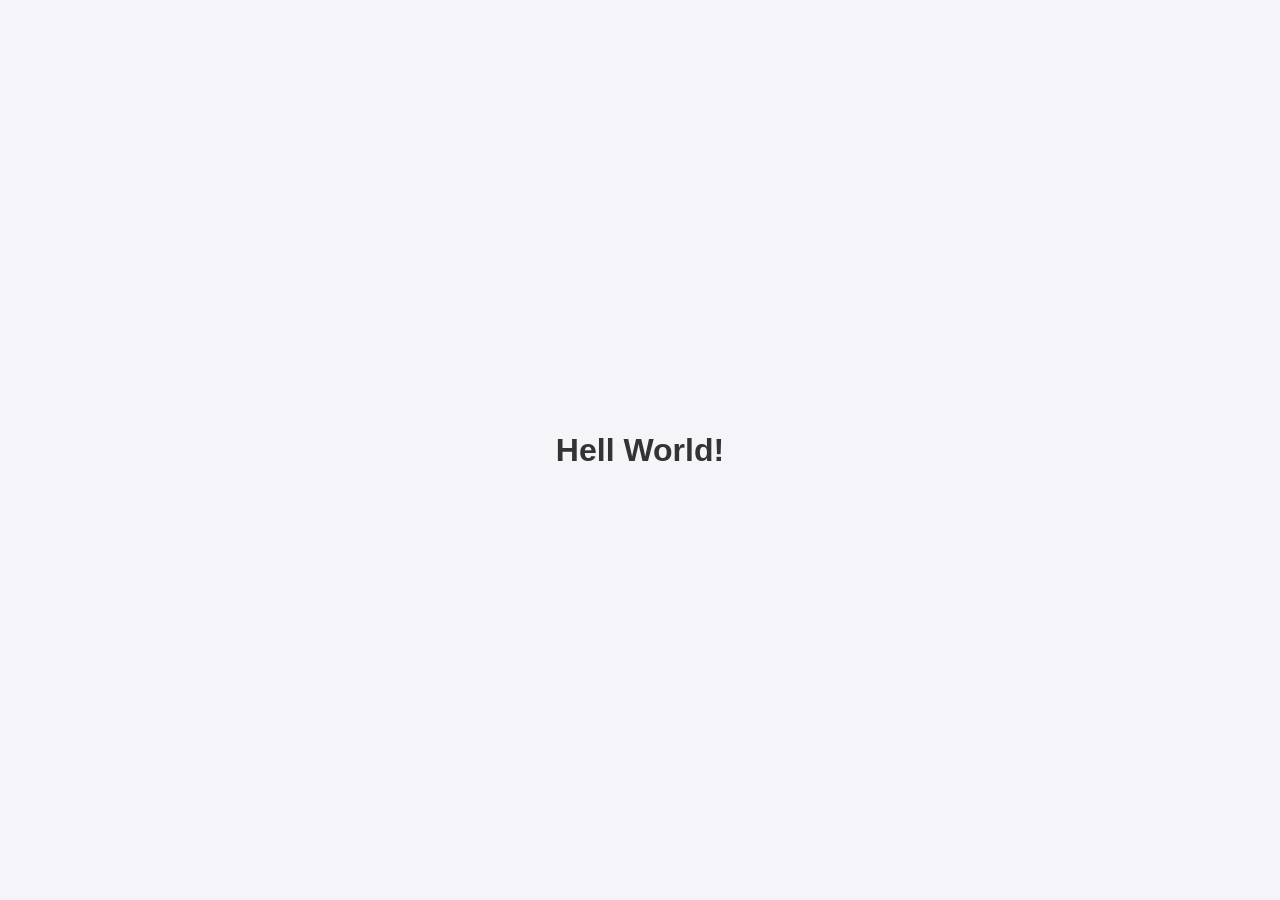
==== index.html @ d321a842 "Create index.html with basic structure and styles" ====
<!DOCTYPE html>
<html lang="ko">
<head>
    <meta charset="UTF-8">
    <meta name="viewport" content="width=device-width, initial-scale=1.0">
    <title>:::Studio GMH:::</title>
    <style>
        body {
            font-family: sans-serif;
            display: flex;
            justify-content: center;
            align-items: center;
            height: 100vh;
            margin: 0;
            background-color: #f4f4f9;
        }
        h1 { color: #333; }
    </style>
</head>
<body>
    <h1>Hell World!</h1>
</body>
</html>
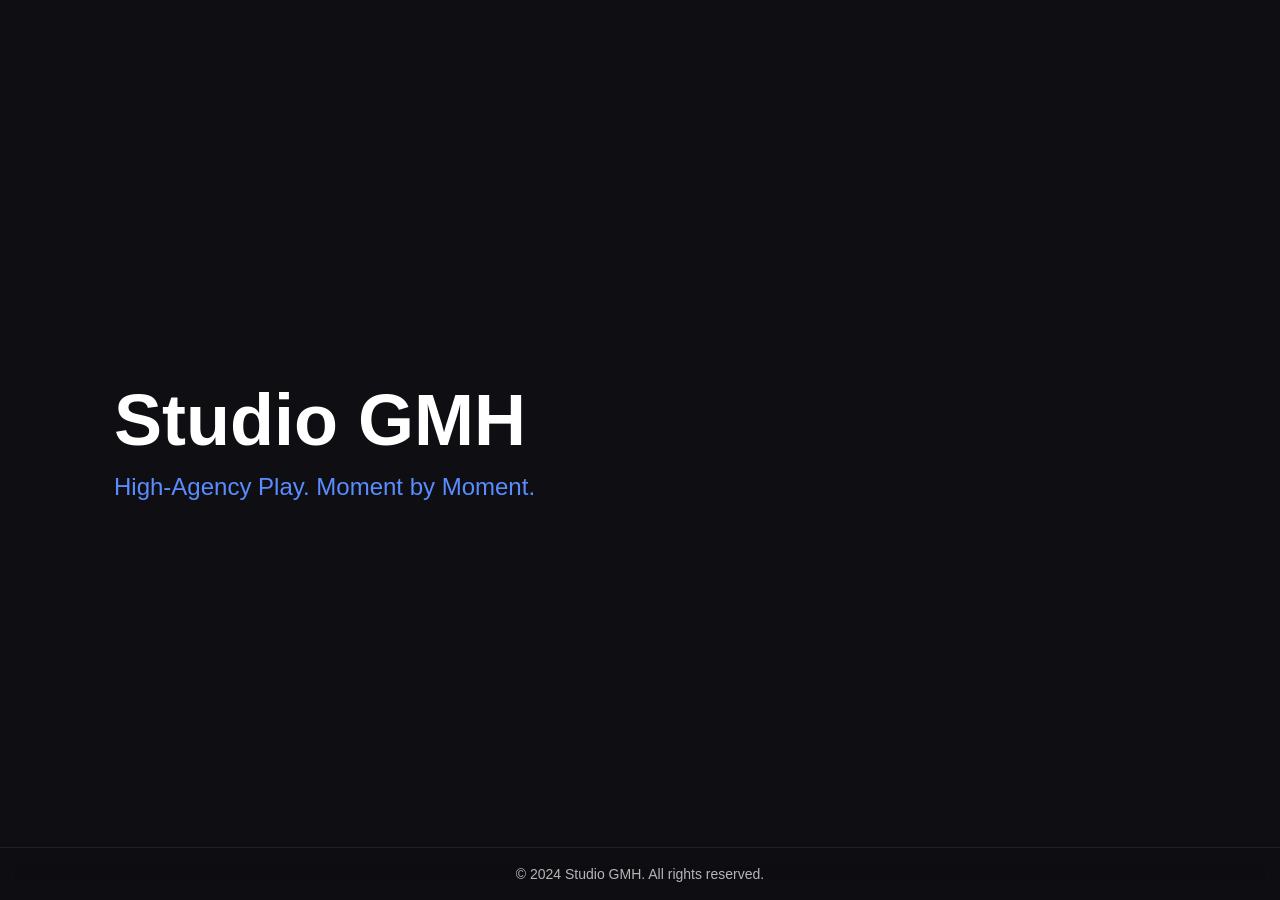
==== commit 073186ea: "v1" ====
--- a/index.html
+++ b/index.html
@@ -1,23 +1,284 @@
-<!DOCTYPE html>
+<!doctype html>
 <html lang="ko">
+
 <head>
-    <meta charset="UTF-8">
-    <meta name="viewport" content="width=device-width, initial-scale=1.0">
-    <title>:::Studio GMH:::</title>
+    <meta charset="utf-8" />
+    <meta name="viewport" content="width=device-width, initial-scale=1" />
+    <title>Studio GMH</title>
+
     <style>
+        :root {
+            --bg: #0f0f13;
+            --accent: #5a8cff;
+            --text: #ffffff;
+            --muted: #a7adba;
+        }
+
+        * {
+            margin: 0;
+            padding: 0;
+            box-sizing: border-box;
+        }
+
+        html,
         body {
-            font-family: sans-serif;
+            height: 100%;
+        }
+
+        html {
+            scroll-behavior: smooth;
+        }
+
+        body {
+            font-family: -apple-system, BlinkMacSystemFont, "Segoe UI", Roboto, sans-serif;
+            background: var(--bg);
+            color: var(--text);
+            overflow-x: hidden;
+            transition: background-color 600ms ease;
+        }
+
+        /* 섹션 단위 스냅 */
+        main {
+            height: 100vh;
+            overflow-y: auto;
+            scroll-snap-type: y mandatory;
+            padding-bottom: 72px;
+        }
+
+        section {
+            min-height: 100vh;
+            padding: 0 24px;
             display: flex;
+            flex-direction: column;
             justify-content: center;
+            max-width: 1100px;
+            margin: 0 auto;
+
+            scroll-snap-align: start;
+            scroll-snap-stop: always;
+
+            opacity: 0;
+            transform: translateY(40px);
+            transition: 800ms ease;
+        }
+
+        section.visible {
+            opacity: 1;
+            transform: translateY(0);
+        }
+
+        h1 {
+            font-size: clamp(36px, 6vw, 72px);
+            font-weight: 800;
+            margin-bottom: 12px;
+        }
+
+        h2 {
+            font-size: clamp(28px, 4vw, 40px);
+            margin-bottom: 18px;
+        }
+
+        p {
+            font-size: clamp(16px, 2vw, 20px);
+            line-height: 1.6;
+            color: var(--muted);
+            max-width: 760px;
+        }
+
+        .tagline {
+            font-size: clamp(18px, 3vw, 24px);
+            margin-bottom: 20px;
+            color: var(--accent);
+        }
+
+        .projects {
+            display: grid;
+            gap: 16px;
+            max-width: 860px;
+        }
+
+        .card {
+            padding: 20px;
+            border: 1px solid rgba(255, 255, 255, 0.12);
+            border-radius: 14px;
+            background: rgba(255, 255, 255, 0.04);
+            backdrop-filter: blur(6px);
+            transition: 250ms ease;
+        }
+
+        .card:hover {
+            border-color: rgba(90, 140, 255, 0.8);
+            transform: translateY(-3px);
+        }
+
+        .contactRow {
+            display: flex;
             align-items: center;
-            height: 100vh;
-            margin: 0;
-            background-color: #f4f4f9;
-        }
-        h1 { color: #333; }
+            gap: 16px;
+            margin-top: 18px;
+        }
+
+        .mailBtn {
+            width: 64px;
+            height: 64px;
+            border-radius: 16px;
+            border: 1px solid rgba(90, 140, 255, 0.9);
+            background: rgba(90, 140, 255, 0.12);
+            display: inline-flex;
+            align-items: center;
+            justify-content: center;
+            cursor: pointer;
+            transition: 200ms ease;
+        }
+
+        .mailBtn:hover {
+            background: rgba(90, 140, 255, 0.9);
+        }
+
+        .mailBtn svg {
+            width: 28px;
+            height: 28px;
+            fill: var(--accent);
+            transition: 200ms ease;
+        }
+
+        .mailBtn:hover svg {
+            fill: #fff;
+        }
+
+        small {
+            color: rgba(255, 255, 255, 0.55);
+        }
+
+        a {
+            color: var(--accent);
+            text-decoration: none;
+        }
+
+        a:hover {
+            text-decoration: underline;
+        }
+
+        /* 모바일에서 과도한 스냅이 답답하면 이 줄을 주석 처리해도 됩니다 */
+        @media (max-width: 480px) {
+            .mailBtn {
+                width: 60px;
+                height: 60px;
+                border-radius: 14px;
+            }
+        }
+
+        /* Make room for the fixed footer so it doesn't cover the last section */
+        .siteFooter {
+            position: fixed;
+            left: 0;
+            right: 0;
+            bottom: 0;
+            padding: 18px 24px;
+            border-top: 1px solid rgba(255, 255, 255, 0.12);
+            background: rgba(15, 15, 19, 0.75);
+            backdrop-filter: blur(8px);
+            -webkit-backdrop-filter: blur(8px);
+            font-size: 14px;
+            opacity: 0.7;
+            z-index: 1000;
+            text-align: center;
+        }
     </style>
 </head>
+
 <body>
-    <h1>Hell World!</h1>
+    <main id="scrollRoot">
+
+        <!-- 각 섹션에 data-bg로 목표 배경색 지정 -->
+        <section class="hero" data-bg="#0f0f13">
+            <h1>Studio GMH</h1>
+            <div class="tagline">High-Agency Play.
+                Moment by Moment.</div>
+            <p>
+            </p>
+        </section>
+
+        <section data-bg="#0b1220">
+            <h2>What We Do</h2>
+            <p>
+                Studio GMH is an independent game development studio creating games built for replay.
+                We create games centered on high-agency, moment-to-moment interaction.
+            </p>
+        </section>
+
+        <section data-bg="#130b1b">
+            <h2>Current Development</h2>
+            <p>
+                We are currently developing original titles focused on player-driven action and replayable core
+                mechanics.
+                Our work explores new ideas through direct interaction and continuous iteration.
+            </p>
+        </section>
+
+        <section data-bg="#0f1813">
+            <h2>Contact</h2>
+
+            <div class="contactRow">
+                <button class="mailBtn" id="mailBtn" type="button" aria-label="Send email">
+                    <svg viewBox="0 0 24 24" role="img" aria-hidden="true">
+                        <path fill-rule="evenodd" clip-rule="evenodd"
+                            d="M3 5.5C3 4.67157 3.67157 4 4.5 4H19.5C20.3284 4 21 4.67157 21 5.5V18.5C21 19.3284 20.3284 20 19.5 20H4.5C3.67157 20 3 19.3284 3 18.5V5.5ZM5 6.25V18.5C5 18.7761 5.22386 19 5.5 19H18.5C18.7761 19 19 18.7761 19 18.5V6.25L12.62 11.03C12.265 11.2963 11.735 11.2963 11.38 11.03L5 6.25ZM6.56 5.999L12 10.08L17.44 5.999H6.56Z" />
+                    </svg>
+                </button>
+
+                <div>
+                    <div style="font-weight:700;">Email</div>
+                    <!-- <small>Privacy Policy: <a href="/privacy.html">View</a></small> -->
+                </div>
+            </div>
+        </section>
+    </main>
+    <footer class="siteFooter">&copy; 2024 Studio GMH. All rights reserved.</footer>
+
+    <script>
+        // 섹션 등장 애니메이션
+        const sections = document.querySelectorAll("section");
+        const main = document.getElementById("scrollRoot");
+
+        const revealObserver = new IntersectionObserver((entries) => {
+            for (const e of entries) {
+                if (e.isIntersecting) e.target.classList.add("visible");
+            }
+        }, { root: main, threshold: 0.2 });
+
+        sections.forEach(s => revealObserver.observe(s));
+
+        // 배경색 전환: 가장 많이 보이는 섹션의 data-bg를 body에 적용
+        const bgObserver = new IntersectionObserver((entries) => {
+            // intersecting 중에서 가장 큰 intersectionRatio 선택
+            const visible = entries
+                .filter(e => e.isIntersecting)
+                .sort((a, b) => b.intersectionRatio - a.intersectionRatio)[0];
+
+            if (visible) {
+                const bg = visible.target.getAttribute("data-bg");
+                if (bg) document.body.style.backgroundColor = bg;
+            }
+        }, { root: main, threshold: [0.25, 0.5, 0.75] });
+
+        sections.forEach(s => bgObserver.observe(s));
+
+        const EMAIL_CODES = [
+            99, 111, 110, 116, 97, 99, 116, 64,
+            115, 116, 117, 100, 105, 111, 103, 109, 104, 46, 99, 111, 109
+        ];
+        function buildEmail() {
+            return String.fromCharCode(...EMAIL_CODES);
+        }
+
+        document.getElementById("mailBtn").addEventListener("click", () => {
+            const email = buildEmail();
+            const subject = encodeURIComponent("Business Inquiry - Studio GMH");
+            window.location.href = `mailto:${email}?subject=${subject}`;
+        });
+    </script>
+
 </body>
-</html>
+
+</html>
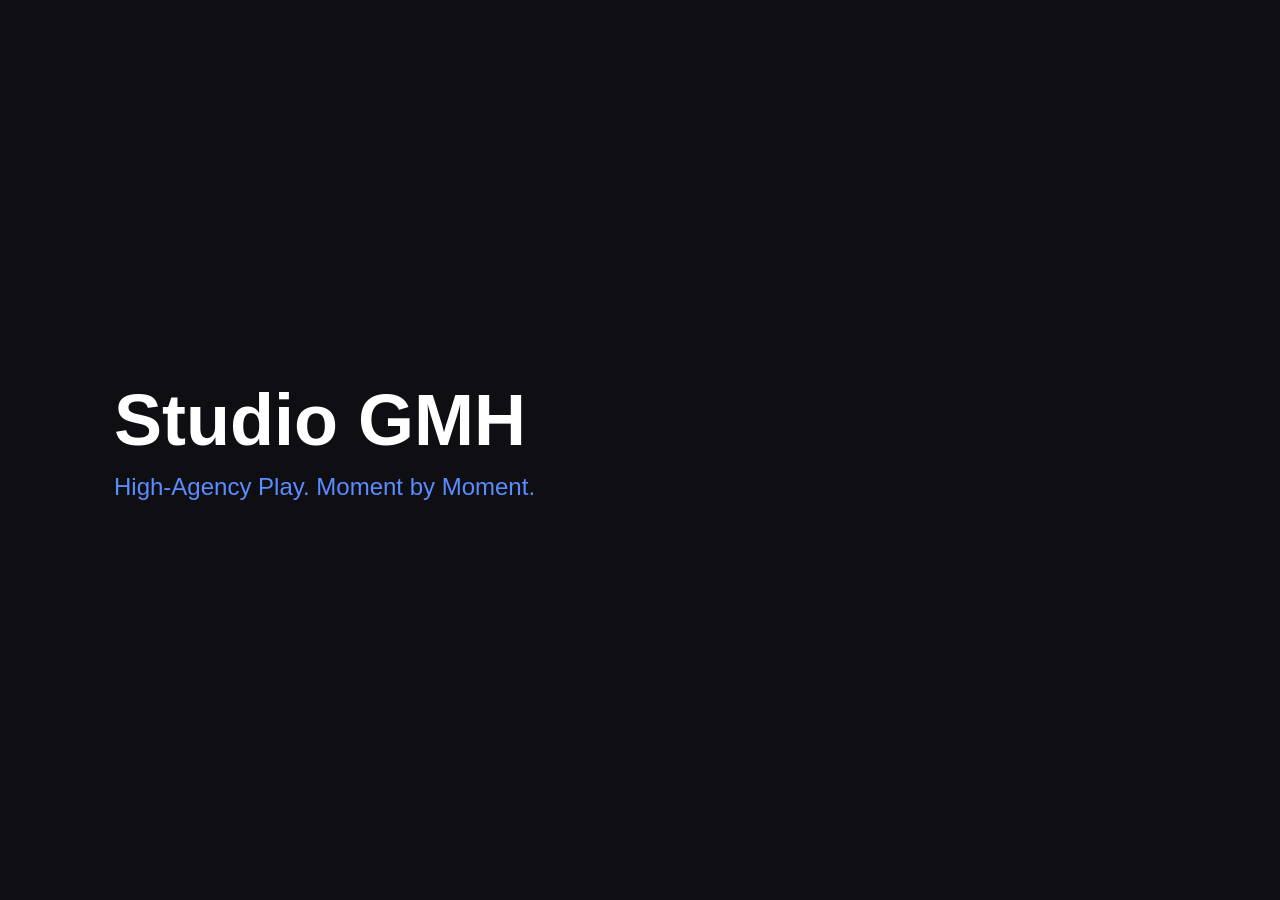
==== commit 90d2d0e4: "v2" ====
--- a/index.html
+++ b/index.html
@@ -42,7 +42,6 @@
             height: 100vh;
             overflow-y: auto;
             scroll-snap-type: y mandatory;
-            padding-bottom: 72px;
         }
 
         section {
@@ -65,6 +64,14 @@
         section.visible {
             opacity: 1;
             transform: translateY(0);
+        }
+
+        /* Last section: keep content centered, pin footer to bottom */
+        .contactSection {
+            position: relative;
+            justify-content: center;
+            padding-top: 0;
+            padding-bottom: 96px; /* space for footer */
         }
 
         h1 {
@@ -168,21 +175,85 @@
             }
         }
 
-        /* Make room for the fixed footer so it doesn't cover the last section */
+        /* Footer shown at the end of the main scroll */
         .siteFooter {
-            position: fixed;
+            margin-top: 80px;
+            padding: 24px 0;
+            border-top: 1px solid rgba(255, 255, 255, 0.12);
+            font-size: 14px;
+            opacity: 0.6;
+            text-align: center;
+        }
+
+        .contactSection .siteFooter {
+            position: absolute;
             left: 0;
             right: 0;
             bottom: 0;
-            padding: 18px 24px;
-            border-top: 1px solid rgba(255, 255, 255, 0.12);
-            background: rgba(15, 15, 19, 0.75);
-            backdrop-filter: blur(8px);
-            -webkit-backdrop-filter: blur(8px);
-            font-size: 14px;
-            opacity: 0.7;
-            z-index: 1000;
-            text-align: center;
+            margin-top: 0;
+            padding: 24px 0;
+        }
+
+        .mascot {
+            display: none !important;
+            /* 초기에는 화면에서 제거 */
+            position: fixed;
+            right: 18px;
+            bottom: 88px;
+            /* fixed footer 위로 띄움 */
+            width: min(34vw, 240px);
+            height: auto;
+            pointer-events: none;
+            z-index: 1100;
+            opacity: 0;
+            transform: translate(28%, 28%);
+            transition: opacity 320ms ease, transform 520ms cubic-bezier(.2, .9, .2, 1);
+        }
+
+        .mascot.isVisible {
+            opacity: 1;
+            transform: translate(0, 0);
+        }
+
+        .mascot.peek {
+            animation: peek 520ms cubic-bezier(.2, .9, .2, 1);
+        }
+
+        @keyframes peek {
+            0% {
+                transform: translate(28%, 28%);
+            }
+
+            70% {
+                transform: translate(-2%, -2%);
+            }
+
+            100% {
+                transform: translate(0, 0);
+            }
+        }
+
+        .mascotImg {
+            width: 100%;
+            height: auto;
+            display: block;
+            filter: drop-shadow(0 18px 28px rgba(0, 0, 0, .35));
+        }
+
+        /* 우상단으로 하고 싶으면 아래로 교체:
+.mascot { right: 18px; top: 18px; bottom: auto; }
+*/
+
+        @media (prefers-reduced-motion: reduce) {
+
+            .mascot,
+            .mascot.isVisible {
+                transition: none;
+            }
+
+            .mascot.peek {
+                animation: none;
+            }
         }
     </style>
 </head>
@@ -191,7 +262,7 @@
     <main id="scrollRoot">
 
         <!-- 각 섹션에 data-bg로 목표 배경색 지정 -->
-        <section class="hero" data-bg="#0f0f13">
+        <section class="hero" data-bg="#0f0f13" data-mascot="a">
             <h1>Studio GMH</h1>
             <div class="tagline">High-Agency Play.
                 Moment by Moment.</div>
@@ -199,7 +270,7 @@
             </p>
         </section>
 
-        <section data-bg="#0b1220">
+        <section data-bg="#0b1220" data-mascot="b">
             <h2>What We Do</h2>
             <p>
                 Studio GMH is an independent game development studio creating games built for replay.
@@ -207,7 +278,7 @@
             </p>
         </section>
 
-        <section data-bg="#130b1b">
+        <section data-bg="#130b1b" data-mascot="c">
             <h2>Current Development</h2>
             <p>
                 We are currently developing original titles focused on player-driven action and replayable core
@@ -216,7 +287,7 @@
             </p>
         </section>
 
-        <section data-bg="#0f1813">
+        <section class="contactSection" data-bg="#0f1813" data-mascot="a">
             <h2>Contact</h2>
 
             <div class="contactRow">
@@ -232,10 +303,15 @@
                     <!-- <small>Privacy Policy: <a href="/privacy.html">View</a></small> -->
                 </div>
             </div>
+            <footer class="siteFooter">&copy; 2024 Studio GMH. All rights reserved.</footer>
         </section>
     </main>
-    <footer class="siteFooter">&copy; 2024 Studio GMH. All rights reserved.</footer>
-
+
+
+
+    <div id="mascot" class="mascot" aria-hidden="true">
+        <img id="mascotImg" class="mascotImg" alt="" />
+    </div>
     <script>
         // 섹션 등장 애니메이션
         const sections = document.querySelectorAll("section");
@@ -259,6 +335,9 @@
             if (visible) {
                 const bg = visible.target.getAttribute("data-bg");
                 if (bg) document.body.style.backgroundColor = bg;
+
+                const m = visible.target.getAttribute("data-mascot");
+                setMascot(m);
             }
         }, { root: main, threshold: [0.25, 0.5, 0.75] });
 
@@ -272,11 +351,64 @@
             return String.fromCharCode(...EMAIL_CODES);
         }
 
+
+        const mascotEl = document.getElementById("mascot");
+        const mascotImg = document.getElementById("mascotImg");
+        let currentMascot = null;
+
+        // 1) 일단 더미 이미지(문자 A/B/C)로 동작시키는 data URI
+        function svgData(letter) {
+            const svg = `
+  <svg xmlns="http://www.w3.org/2000/svg" width="320" height="320" viewBox="0 0 320 320">
+    <defs>
+      <linearGradient id="g" x1="0" y1="0" x2="1" y2="1">
+        <stop offset="0" stop-color="#5a8cff"/>
+        <stop offset="1" stop-color="#c9d6ff"/>
+      </linearGradient>
+    </defs>
+    <path d="M70 70c30-40 150-40 180 10 25 40 10 180-60 200-70 20-170-40-120-210z"
+          fill="url(#g)" opacity="0.95"/>
+    <text x="160" y="205" font-family="system-ui,sans-serif" font-size="140" font-weight="800"
+          text-anchor="middle" fill="#0f0f13">${letter}</text>
+  </svg>`;
+            return `data:image/svg+xml;utf8,${encodeURIComponent(svg)}`;
+        }
+
+        // 2) 나중에 실제 캐릭터 이미지를 쓰려면 여기만 바꾸면 됩니다.
+        const MASCOTS = {
+            a: svgData("A"),
+            b: svgData("B"),
+            c: svgData("C"),
+            // 예: a: "/assets/char-a.png", b: "/assets/char-b.png", c: "/assets/char-c.png"
+        };
+
+        function setMascot(key) {
+            if (!key) return;
+            if (key === currentMascot) return;
+
+            currentMascot = key;
+
+            // 살짝 숨겼다가(슬쩍) 교체
+            mascotEl.classList.remove("isVisible");
+            mascotEl.classList.remove("peek");
+
+            setTimeout(() => {
+                mascotImg.src = MASCOTS[key] || MASCOTS.a;
+                // 보여주기 + peek 애니메이션
+                mascotEl.classList.add("isVisible");
+                mascotEl.classList.add("peek");
+                // 애니메이션 클래스 정리
+                setTimeout(() => mascotEl.classList.remove("peek"), 600);
+            }, 120);
+        }
+
         document.getElementById("mailBtn").addEventListener("click", () => {
             const email = buildEmail();
             const subject = encodeURIComponent("Business Inquiry - Studio GMH");
             window.location.href = `mailto:${email}?subject=${subject}`;
         });
+
+        setMascot(document.querySelector("section")?.getAttribute("data-mascot") || "a");
     </script>
 
 </body>
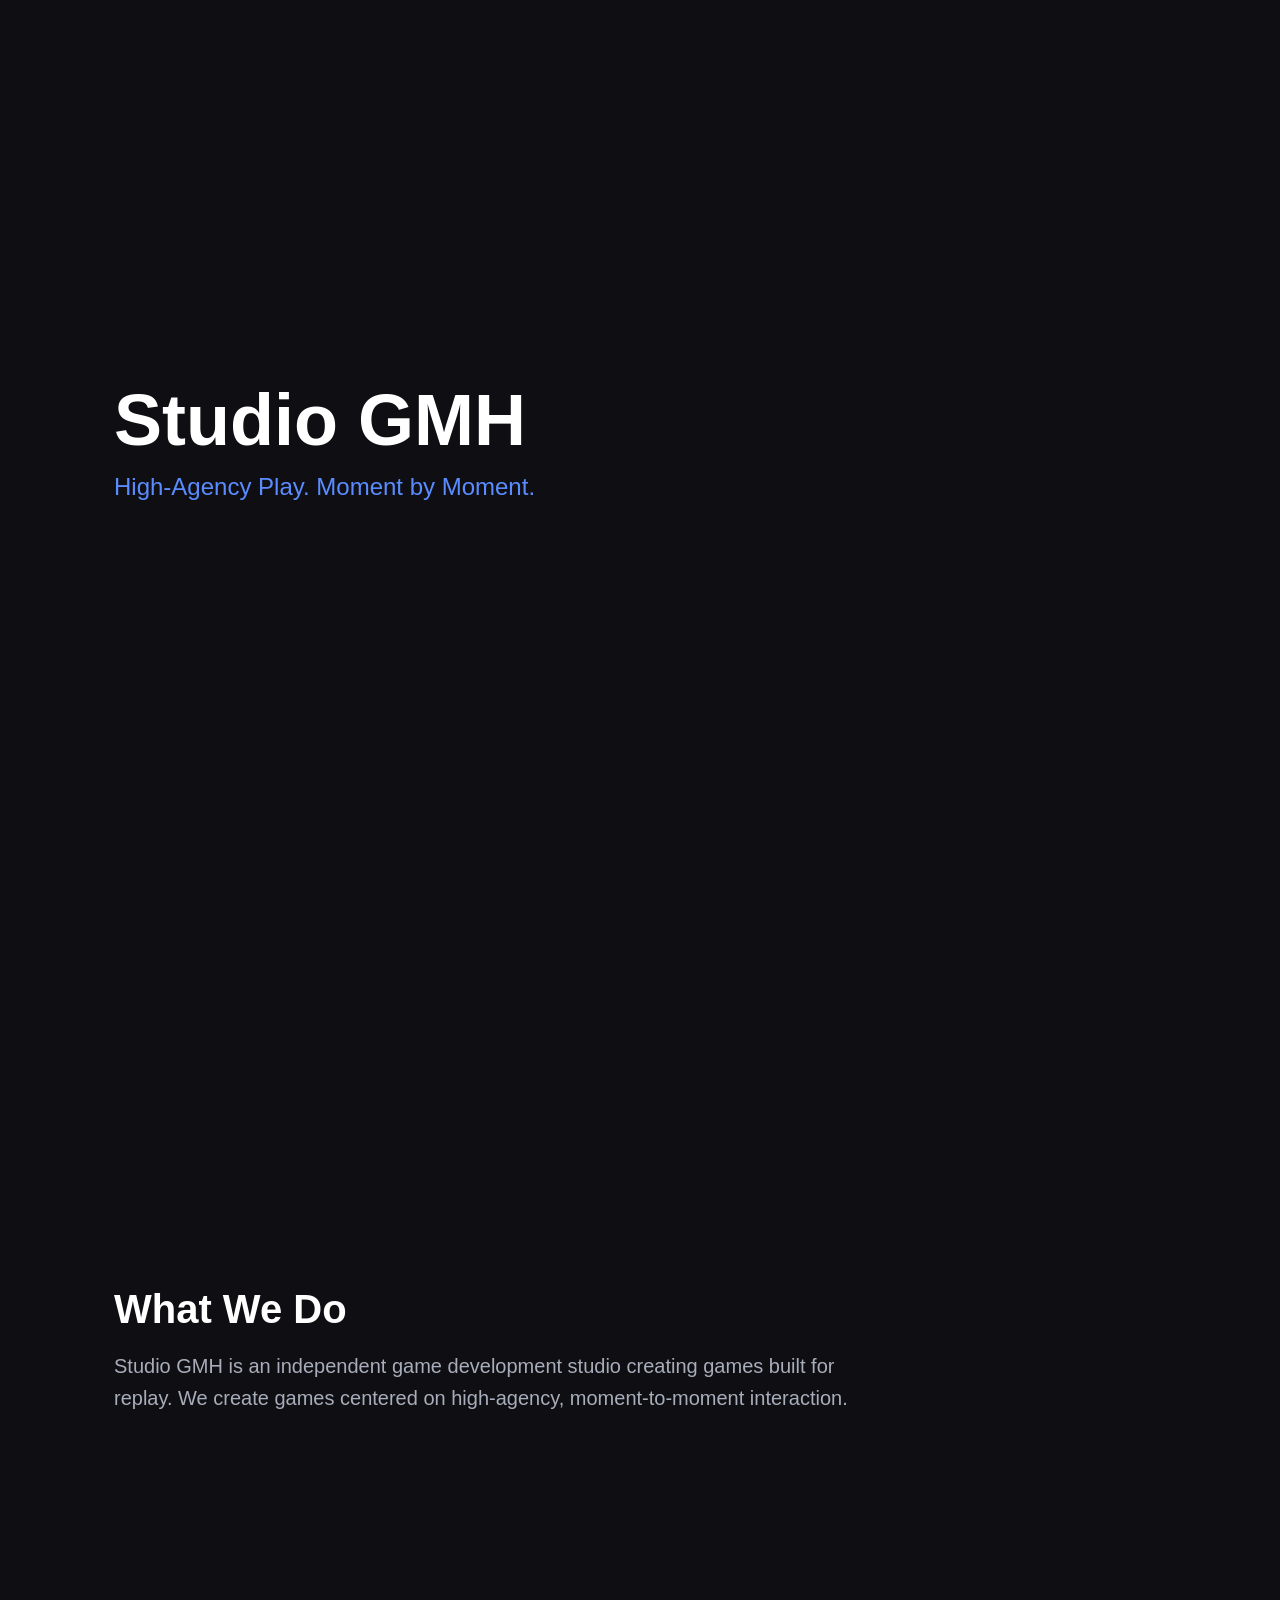
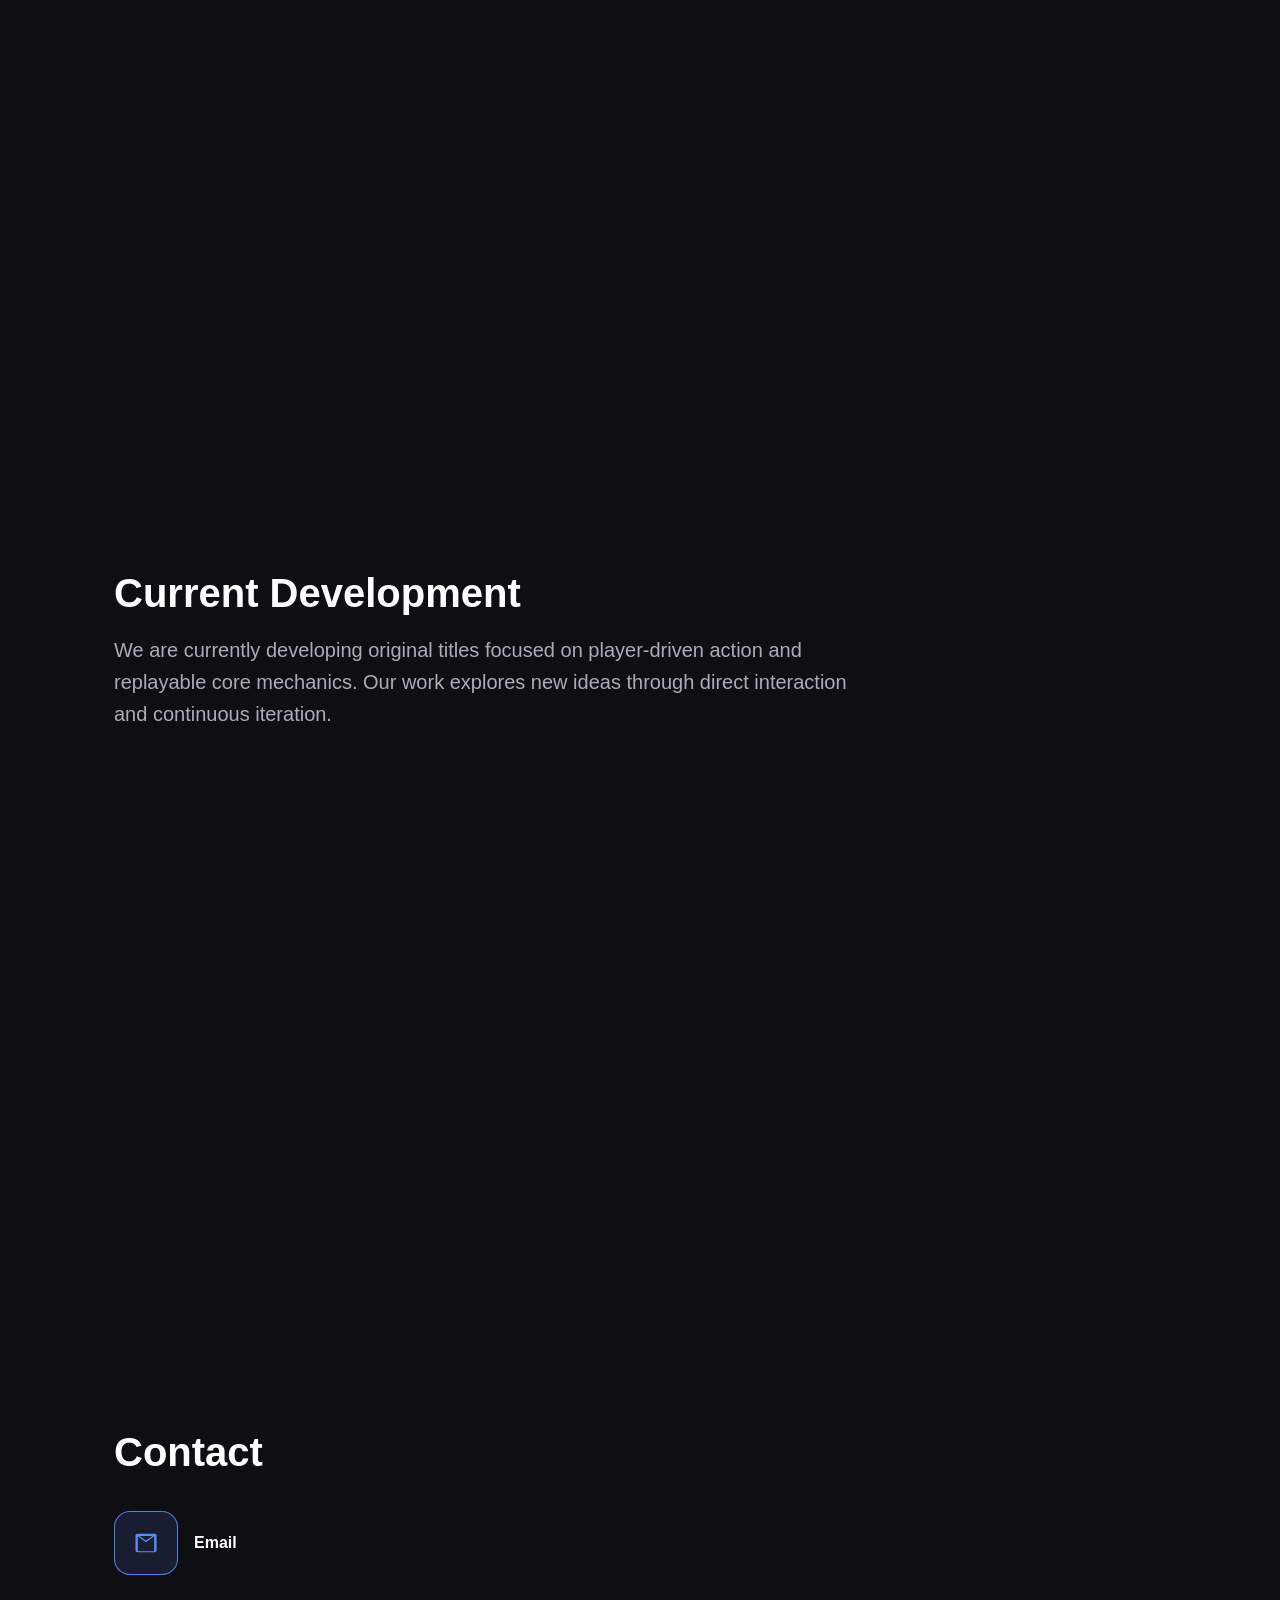
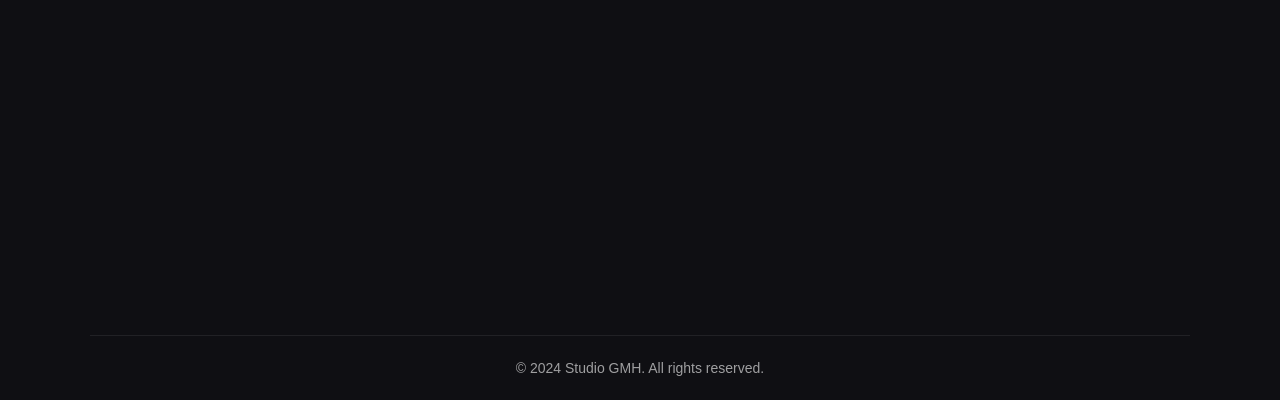
==== commit 98301c03: "v3" ====
--- a/index.html
+++ b/index.html
@@ -27,6 +27,7 @@
 
         html {
             scroll-behavior: smooth;
+            scroll-snap-type: y mandatory;
         }
 
         body {
@@ -37,14 +38,30 @@
             transition: background-color 600ms ease;
         }
 
-        /* 섹션 단위 스냅 */
+        /* Hide scrollbars (keep scrolling) */
+        html {
+            scrollbar-width: none; /* Firefox */
+        }
+
+        body {
+            scrollbar-width: none; /* Firefox */
+        }
+
+        html::-webkit-scrollbar,
+        body::-webkit-scrollbar {
+            width: 0;
+            height: 0;
+            display: none; /* Chrome/Safari */
+        }
+
+        /* wrapper only — use native document scrolling */
         main {
-            height: 100vh;
-            overflow-y: auto;
-            scroll-snap-type: y mandatory;
+            height: auto;
+            overflow: visible;
         }
 
         section {
+            min-height: 100svh;
             min-height: 100vh;
             padding: 0 24px;
             display: flex;
@@ -315,13 +332,12 @@
     <script>
         // 섹션 등장 애니메이션
         const sections = document.querySelectorAll("section");
-        const main = document.getElementById("scrollRoot");
 
         const revealObserver = new IntersectionObserver((entries) => {
             for (const e of entries) {
                 if (e.isIntersecting) e.target.classList.add("visible");
             }
-        }, { root: main, threshold: 0.2 });
+        }, { threshold: 0.2 });
 
         sections.forEach(s => revealObserver.observe(s));
 
@@ -339,7 +355,7 @@
                 const m = visible.target.getAttribute("data-mascot");
                 setMascot(m);
             }
-        }, { root: main, threshold: [0.25, 0.5, 0.75] });
+        }, { threshold: [0.25, 0.5, 0.75] });
 
         sections.forEach(s => bgObserver.observe(s));
 
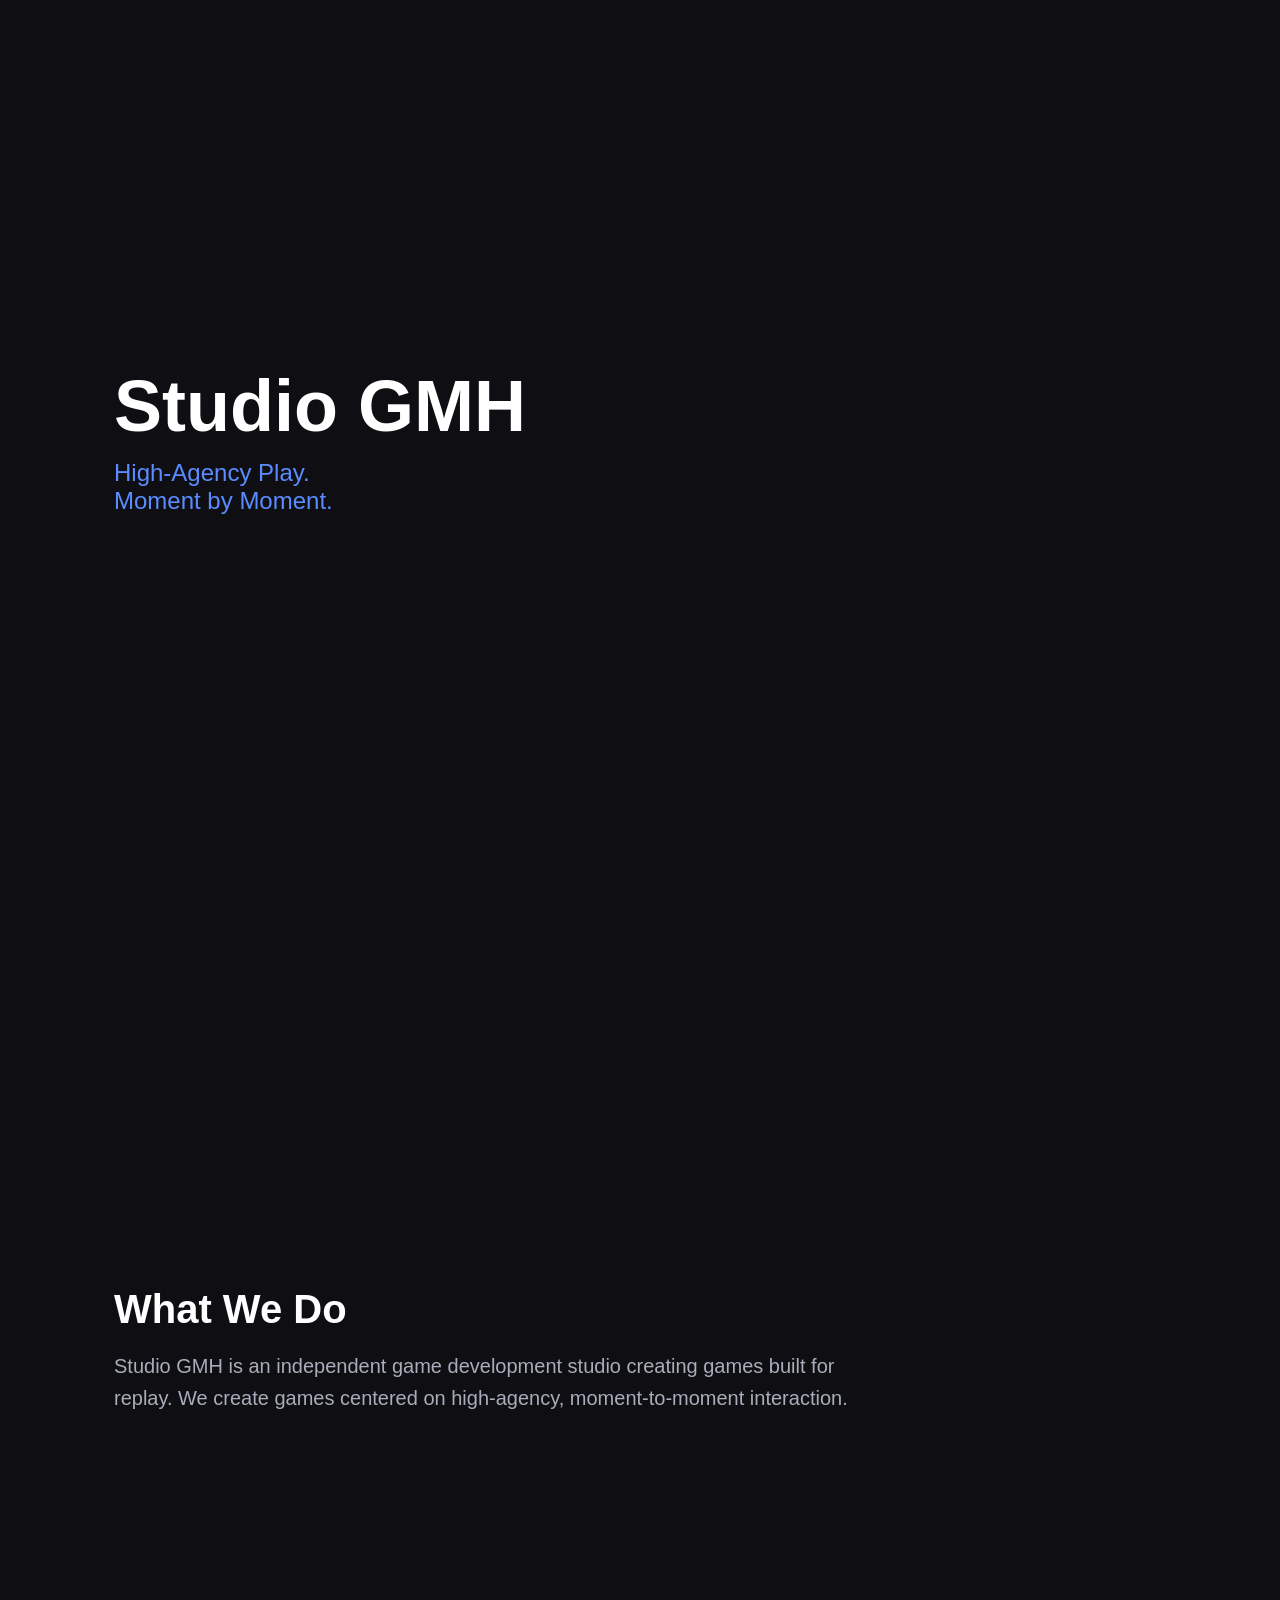
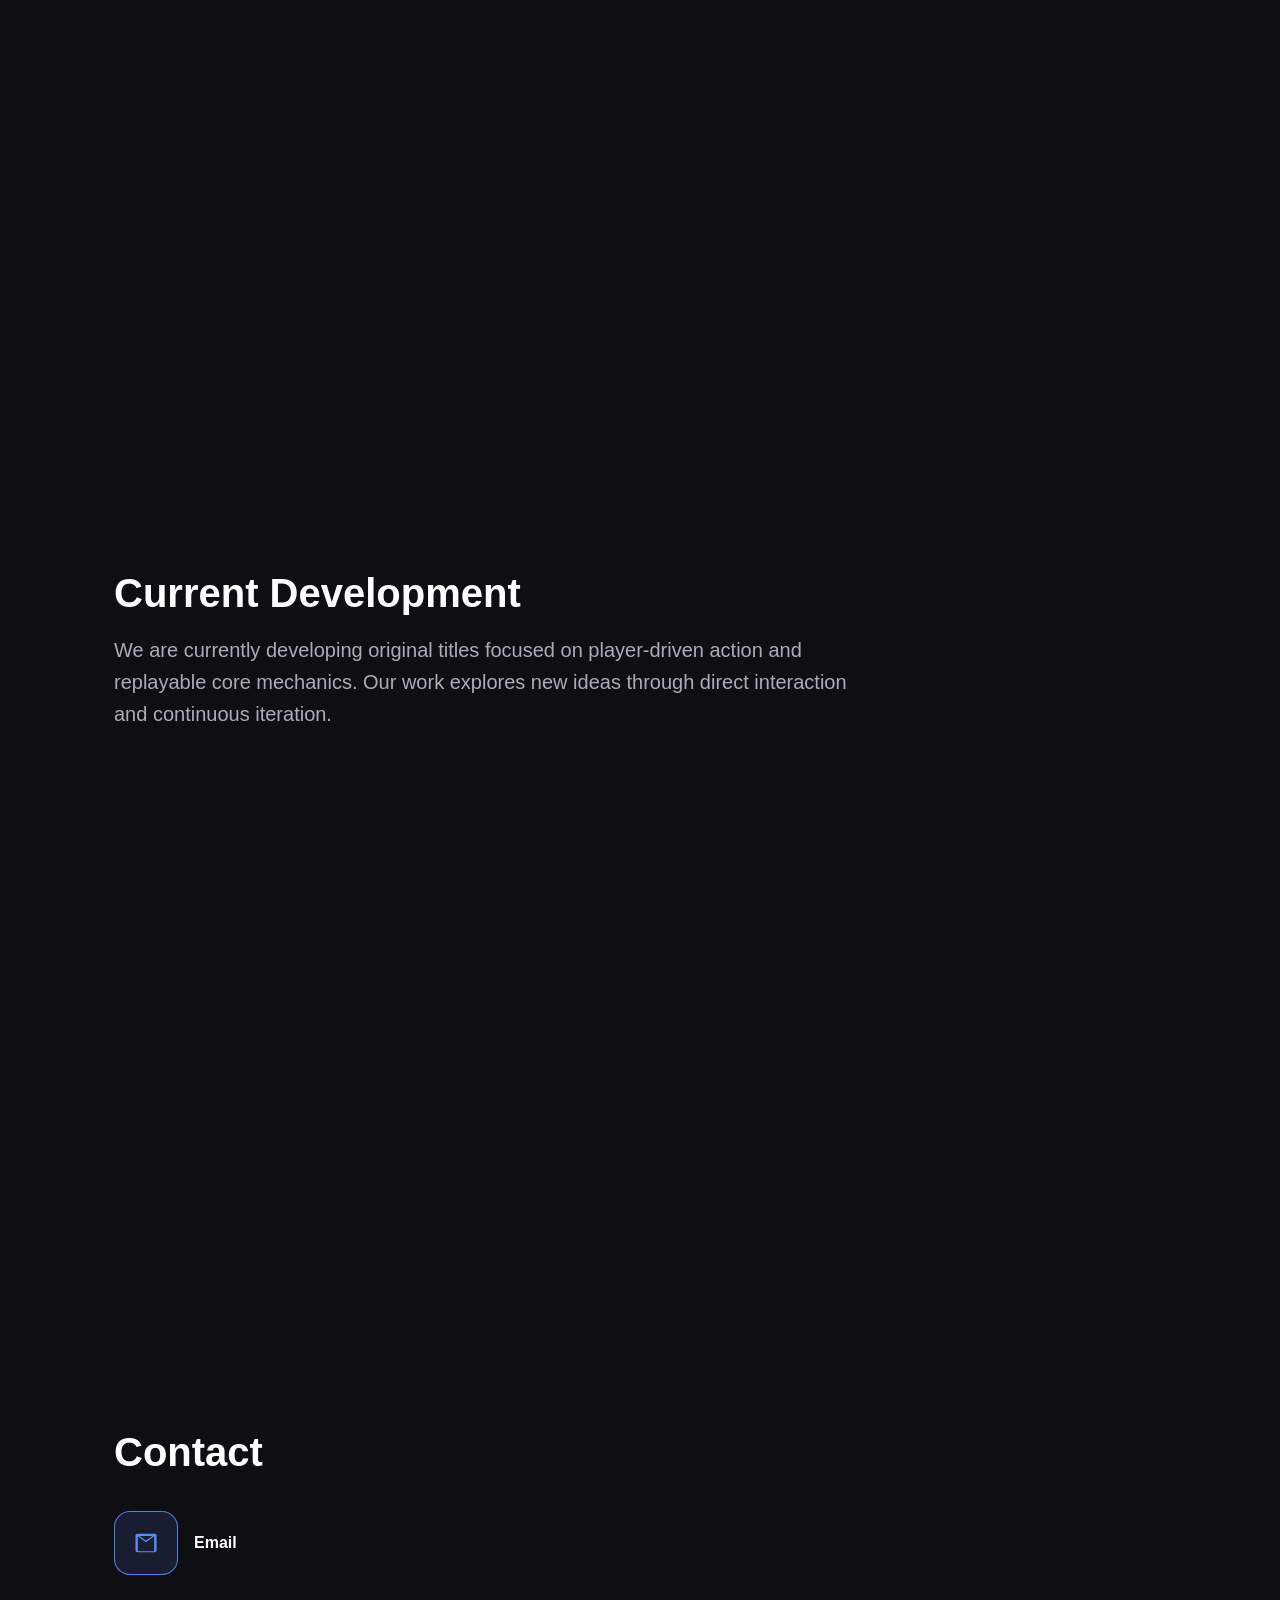
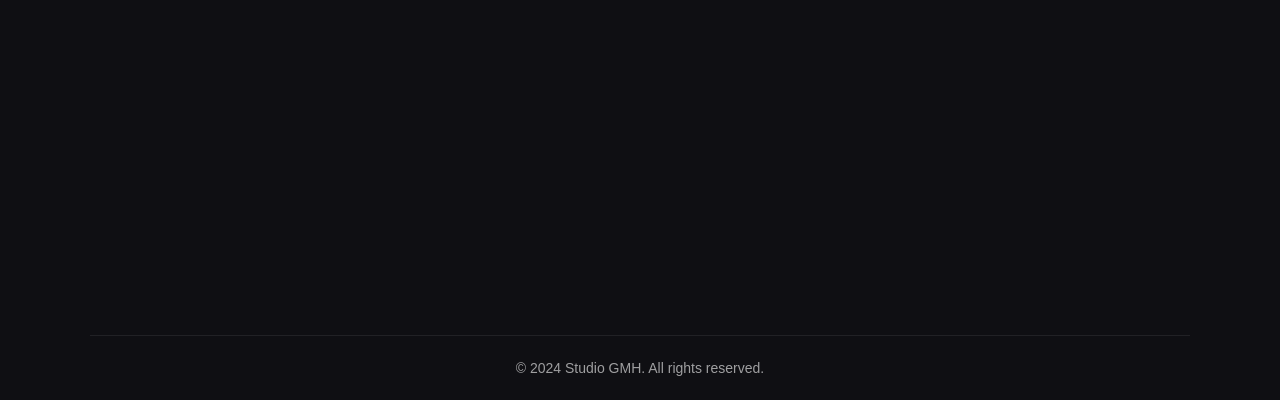
==== commit f0f75b0a: "refactored v3" ====
--- a/index.html
+++ b/index.html
@@ -28,6 +28,7 @@
         html {
             scroll-behavior: smooth;
             scroll-snap-type: y mandatory;
+            scrollbar-width: none; /* Firefox */
         }
 
         body {
@@ -36,28 +37,17 @@
             color: var(--text);
             overflow-x: hidden;
             transition: background-color 600ms ease;
-        }
-
-        /* Hide scrollbars (keep scrolling) */
-        html {
             scrollbar-width: none; /* Firefox */
         }
 
-        body {
-            scrollbar-width: none; /* Firefox */
-        }
-
-        html::-webkit-scrollbar,
-        body::-webkit-scrollbar {
+        html::-webkit-scrollbar {
             width: 0;
             height: 0;
             display: none; /* Chrome/Safari */
         }
 
-        /* wrapper only — use native document scrolling */
+        /* wrapper */
         main {
-            height: auto;
-            overflow: visible;
         }
 
         section {
@@ -212,7 +202,6 @@
         }
 
         .mascot {
-            display: none !important;
             /* 초기에는 화면에서 제거 */
             position: fixed;
             right: 18px;
@@ -227,6 +216,10 @@
             transition: opacity 320ms ease, transform 520ms cubic-bezier(.2, .9, .2, 1);
         }
 
+        .mascot.isHidden {
+            display: none !important;
+        }
+
         .mascot.isVisible {
             opacity: 1;
             transform: translate(0, 0);
@@ -281,10 +274,7 @@
         <!-- 각 섹션에 data-bg로 목표 배경색 지정 -->
         <section class="hero" data-bg="#0f0f13" data-mascot="a">
             <h1>Studio GMH</h1>
-            <div class="tagline">High-Agency Play.
-                Moment by Moment.</div>
-            <p>
-            </p>
+            <div class="tagline">High-Agency Play.<br>Moment by Moment.</div>
         </section>
 
         <section data-bg="#0b1220" data-mascot="b">
@@ -326,105 +316,109 @@
 
 
 
-    <div id="mascot" class="mascot" aria-hidden="true">
+    <div id="mascot" class="mascot isHidden" aria-hidden="true">
         <img id="mascotImg" class="mascotImg" alt="" />
     </div>
     <script>
-        // 섹션 등장 애니메이션
-        const sections = document.querySelectorAll("section");
-
-        const revealObserver = new IntersectionObserver((entries) => {
-            for (const e of entries) {
-                if (e.isIntersecting) e.target.classList.add("visible");
-            }
-        }, { threshold: 0.2 });
-
-        sections.forEach(s => revealObserver.observe(s));
-
-        // 배경색 전환: 가장 많이 보이는 섹션의 data-bg를 body에 적용
-        const bgObserver = new IntersectionObserver((entries) => {
-            // intersecting 중에서 가장 큰 intersectionRatio 선택
-            const visible = entries
+        (() => {
+            // Sections
+            const sections = document.querySelectorAll("section");
+
+            const getMostVisible = (entries) => entries
                 .filter(e => e.isIntersecting)
                 .sort((a, b) => b.intersectionRatio - a.intersectionRatio)[0];
 
-            if (visible) {
+            // Reveal on enter
+            const revealObserver = new IntersectionObserver((entries) => {
+                for (const e of entries) {
+                    if (e.isIntersecting) e.target.classList.add("visible");
+                }
+            }, { threshold: 0.2 });
+
+            sections.forEach(s => revealObserver.observe(s));
+
+            // Mascot
+            const mascotEl = document.getElementById("mascot");
+            const mascotImg = document.getElementById("mascotImg");
+            let currentMascot = null;
+
+            const svgData = (letter) => {
+                const svg = `
+<svg xmlns="http://www.w3.org/2000/svg" width="320" height="320" viewBox="0 0 320 320">
+  <defs>
+    <linearGradient id="g" x1="0" y1="0" x2="1" y2="1">
+      <stop offset="0" stop-color="#5a8cff"/>
+      <stop offset="1" stop-color="#c9d6ff"/>
+    </linearGradient>
+  </defs>
+  <path d="M70 70c30-40 150-40 180 10 25 40 10 180-60 200-70 20-170-40-120-210z" fill="url(#g)" opacity="0.95"/>
+  <text x="160" y="205" font-family="system-ui,sans-serif" font-size="140" font-weight="800" text-anchor="middle" fill="#0f0f13">${letter}</text>
+</svg>`;
+                return `data:image/svg+xml;utf8,${encodeURIComponent(svg)}`;
+            };
+
+            const MASCOTS = {
+                a: svgData("A"),
+                b: svgData("B"),
+                c: svgData("C"),
+                // 예: a: "/assets/char-a.png", b: "/assets/char-b.png", c: "/assets/char-c.png"
+            };
+
+            const setMascot = (key) => {
+                if (!key) return;
+                if (key === currentMascot) return;
+
+                currentMascot = key;
+
+                // If hidden, just swap src and bail (no animation cost)
+                if (mascotEl.classList.contains("isHidden")) {
+                    mascotImg.src = MASCOTS[key] || MASCOTS.a;
+                    return;
+                }
+
+                mascotEl.classList.remove("isVisible");
+                mascotEl.classList.remove("peek");
+
+                setTimeout(() => {
+                    mascotImg.src = MASCOTS[key] || MASCOTS.a;
+                    mascotEl.classList.add("isVisible");
+                    mascotEl.classList.add("peek");
+                    setTimeout(() => mascotEl.classList.remove("peek"), 600);
+                }, 120);
+            };
+
+            // Background + mascot swapping
+            const bgObserver = new IntersectionObserver((entries) => {
+                const visible = getMostVisible(entries);
+                if (!visible) return;
+
                 const bg = visible.target.getAttribute("data-bg");
                 if (bg) document.body.style.backgroundColor = bg;
 
                 const m = visible.target.getAttribute("data-mascot");
                 setMascot(m);
-            }
-        }, { threshold: [0.25, 0.5, 0.75] });
-
-        sections.forEach(s => bgObserver.observe(s));
-
-        const EMAIL_CODES = [
-            99, 111, 110, 116, 97, 99, 116, 64,
-            115, 116, 117, 100, 105, 111, 103, 109, 104, 46, 99, 111, 109
-        ];
-        function buildEmail() {
-            return String.fromCharCode(...EMAIL_CODES);
-        }
-
-
-        const mascotEl = document.getElementById("mascot");
-        const mascotImg = document.getElementById("mascotImg");
-        let currentMascot = null;
-
-        // 1) 일단 더미 이미지(문자 A/B/C)로 동작시키는 data URI
-        function svgData(letter) {
-            const svg = `
-  <svg xmlns="http://www.w3.org/2000/svg" width="320" height="320" viewBox="0 0 320 320">
-    <defs>
-      <linearGradient id="g" x1="0" y1="0" x2="1" y2="1">
-        <stop offset="0" stop-color="#5a8cff"/>
-        <stop offset="1" stop-color="#c9d6ff"/>
-      </linearGradient>
-    </defs>
-    <path d="M70 70c30-40 150-40 180 10 25 40 10 180-60 200-70 20-170-40-120-210z"
-          fill="url(#g)" opacity="0.95"/>
-    <text x="160" y="205" font-family="system-ui,sans-serif" font-size="140" font-weight="800"
-          text-anchor="middle" fill="#0f0f13">${letter}</text>
-  </svg>`;
-            return `data:image/svg+xml;utf8,${encodeURIComponent(svg)}`;
-        }
-
-        // 2) 나중에 실제 캐릭터 이미지를 쓰려면 여기만 바꾸면 됩니다.
-        const MASCOTS = {
-            a: svgData("A"),
-            b: svgData("B"),
-            c: svgData("C"),
-            // 예: a: "/assets/char-a.png", b: "/assets/char-b.png", c: "/assets/char-c.png"
-        };
-
-        function setMascot(key) {
-            if (!key) return;
-            if (key === currentMascot) return;
-
-            currentMascot = key;
-
-            // 살짝 숨겼다가(슬쩍) 교체
-            mascotEl.classList.remove("isVisible");
-            mascotEl.classList.remove("peek");
-
-            setTimeout(() => {
-                mascotImg.src = MASCOTS[key] || MASCOTS.a;
-                // 보여주기 + peek 애니메이션
-                mascotEl.classList.add("isVisible");
-                mascotEl.classList.add("peek");
-                // 애니메이션 클래스 정리
-                setTimeout(() => mascotEl.classList.remove("peek"), 600);
-            }, 120);
-        }
-
-        document.getElementById("mailBtn").addEventListener("click", () => {
-            const email = buildEmail();
-            const subject = encodeURIComponent("Business Inquiry - Studio GMH");
-            window.location.href = `mailto:${email}?subject=${subject}`;
-        });
-
-        setMascot(document.querySelector("section")?.getAttribute("data-mascot") || "a");
+            }, { threshold: [0.25, 0.5, 0.75] });
+
+            sections.forEach(s => bgObserver.observe(s));
+
+            // Email
+            const EMAIL_CODES = [
+                99, 111, 110, 116, 97, 99, 116, 64,
+                115, 116, 117, 100, 105, 111, 103, 109, 104, 46, 99, 111, 109
+            ];
+
+            const buildEmail = () => String.fromCharCode(...EMAIL_CODES);
+
+            const mailBtn = document.getElementById("mailBtn");
+            mailBtn?.addEventListener("click", () => {
+                const email = buildEmail();
+                const subject = encodeURIComponent("Business Inquiry - Studio GMH");
+                window.location.href = `mailto:${email}?subject=${subject}`;
+            });
+
+            // Initial mascot
+            setMascot(document.querySelector("section")?.getAttribute("data-mascot") || "a");
+        })();
     </script>
 
 </body>
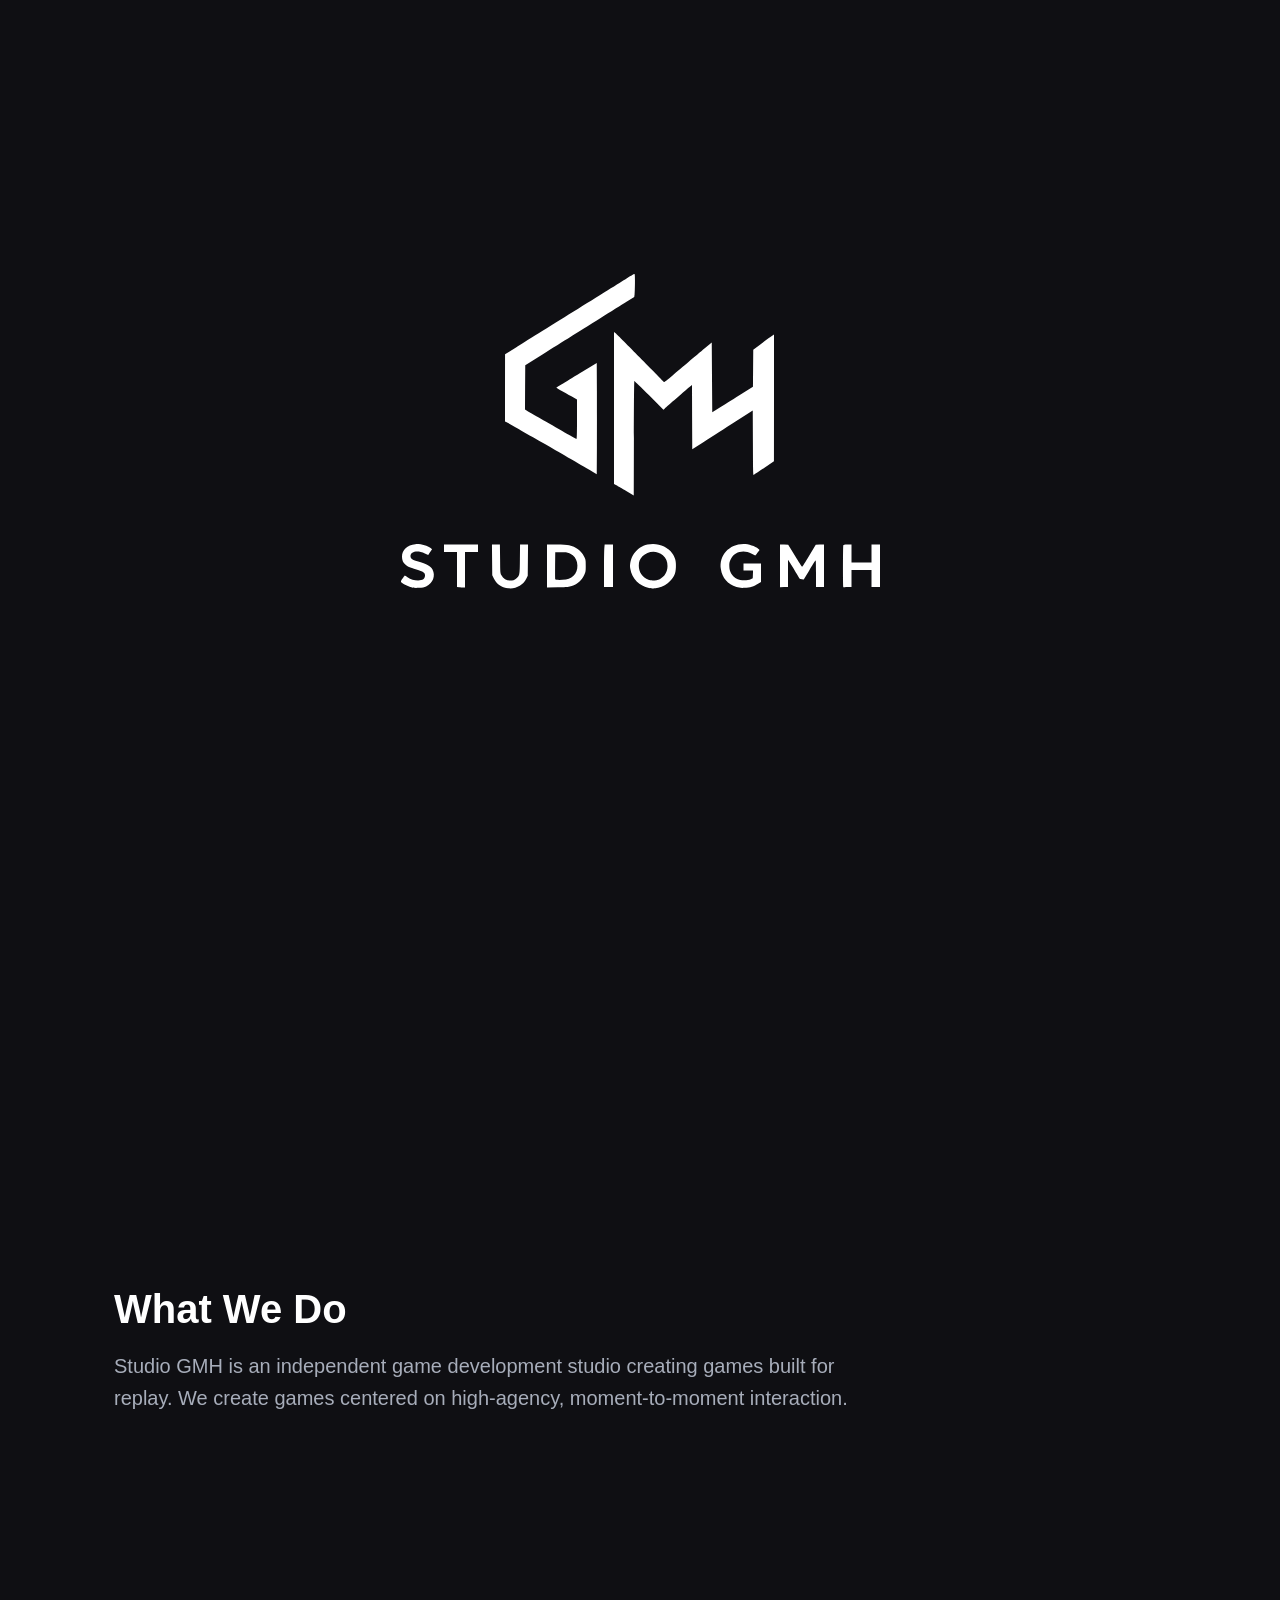
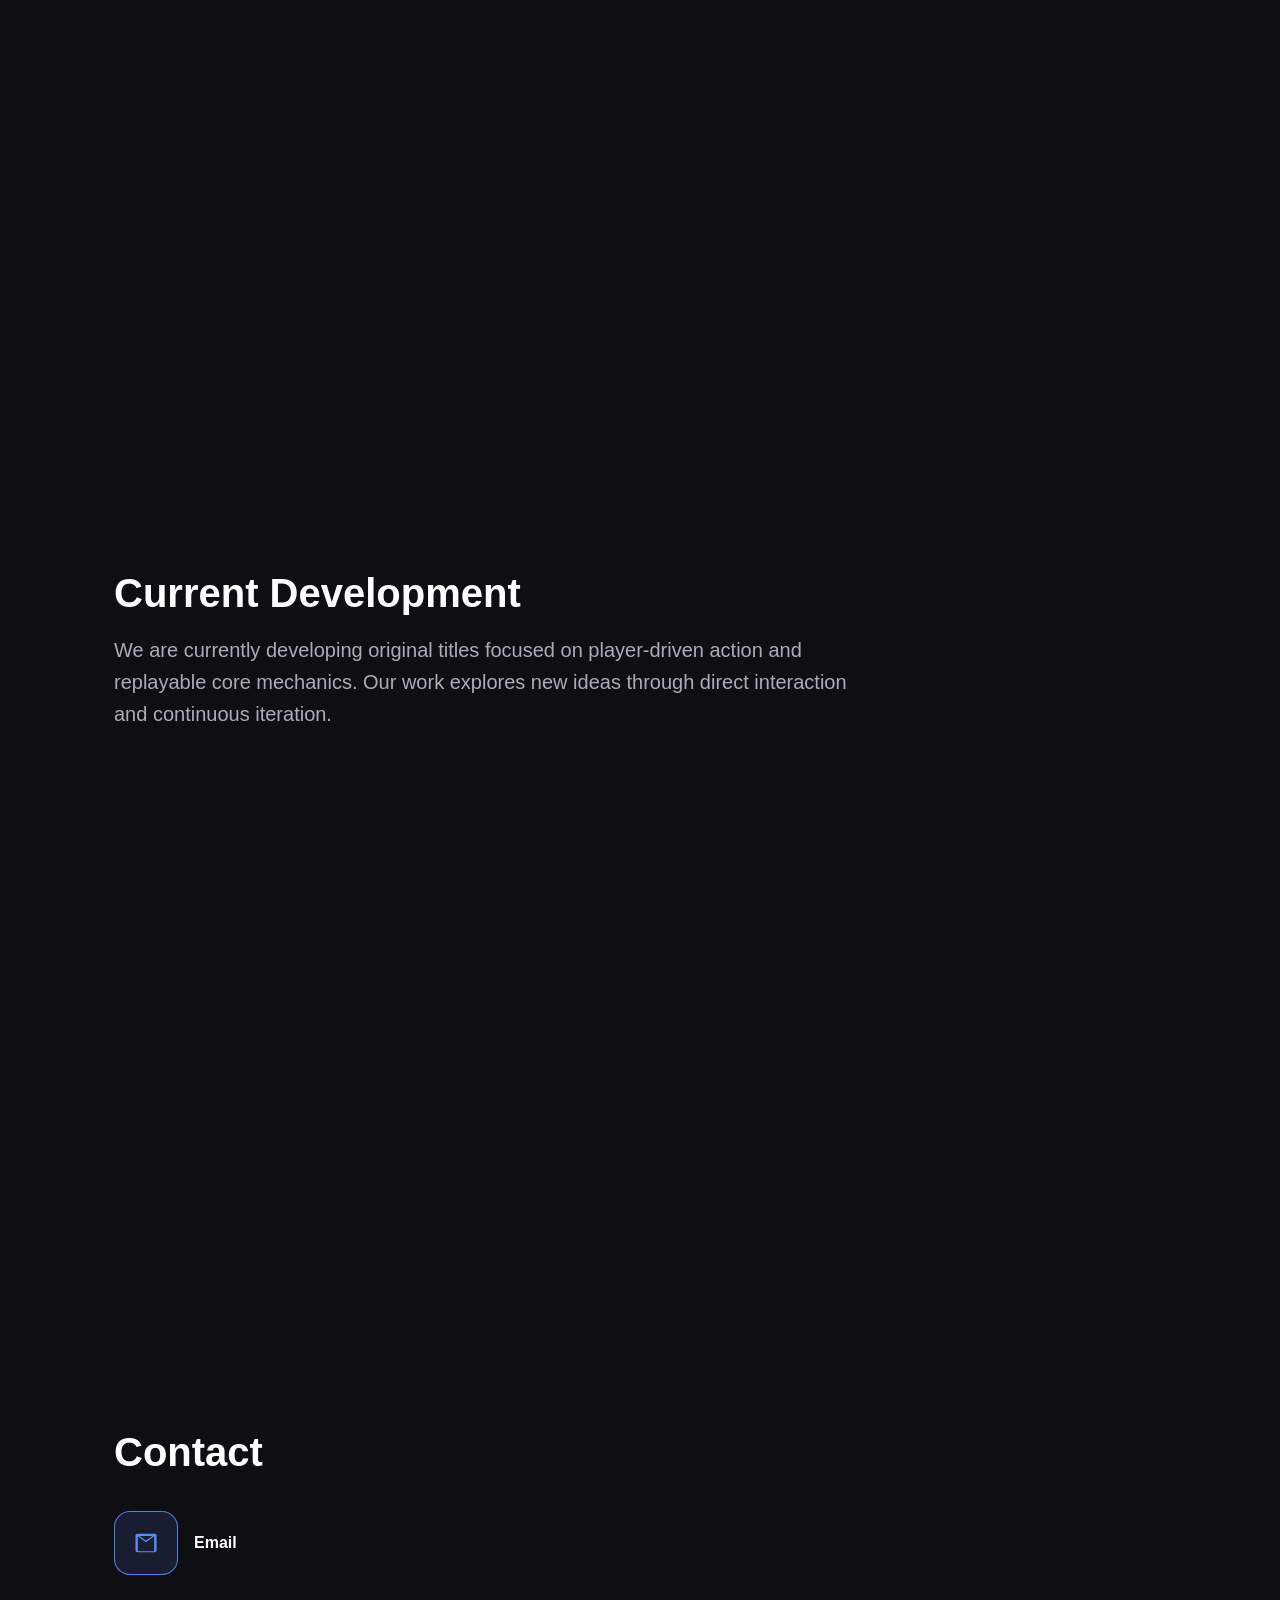
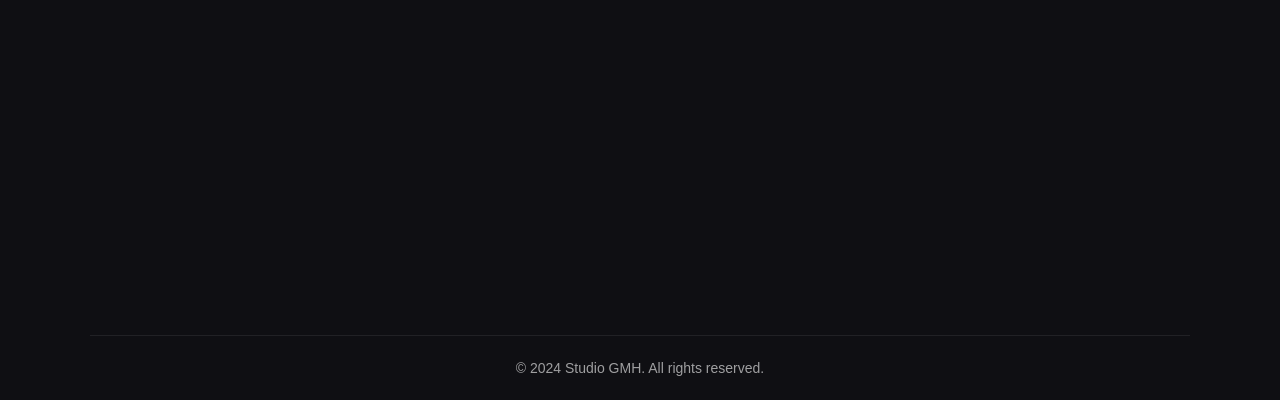
==== commit 572911ee: "CSS 정리, 로고 추가" ====
--- a/index.html
+++ b/index.html
@@ -28,7 +28,8 @@
         html {
             scroll-behavior: smooth;
             scroll-snap-type: y mandatory;
-            scrollbar-width: none; /* Firefox */
+            scrollbar-width: none;
+            /* Firefox */
         }
 
         body {
@@ -37,17 +38,15 @@
             color: var(--text);
             overflow-x: hidden;
             transition: background-color 600ms ease;
-            scrollbar-width: none; /* Firefox */
+            scrollbar-width: none;
+            /* Firefox */
         }
 
         html::-webkit-scrollbar {
             width: 0;
             height: 0;
-            display: none; /* Chrome/Safari */
-        }
-
-        /* wrapper */
-        main {
+            display: none;
+            /* Chrome/Safari */
         }
 
         section {
@@ -78,13 +77,8 @@
             position: relative;
             justify-content: center;
             padding-top: 0;
-            padding-bottom: 96px; /* space for footer */
-        }
-
-        h1 {
-            font-size: clamp(36px, 6vw, 72px);
-            font-weight: 800;
-            margin-bottom: 12px;
+            padding-bottom: 96px;
+            /* space for footer */
         }
 
         h2 {
@@ -97,32 +91,6 @@
             line-height: 1.6;
             color: var(--muted);
             max-width: 760px;
-        }
-
-        .tagline {
-            font-size: clamp(18px, 3vw, 24px);
-            margin-bottom: 20px;
-            color: var(--accent);
-        }
-
-        .projects {
-            display: grid;
-            gap: 16px;
-            max-width: 860px;
-        }
-
-        .card {
-            padding: 20px;
-            border: 1px solid rgba(255, 255, 255, 0.12);
-            border-radius: 14px;
-            background: rgba(255, 255, 255, 0.04);
-            backdrop-filter: blur(6px);
-            transition: 250ms ease;
-        }
-
-        .card:hover {
-            border-color: rgba(90, 140, 255, 0.8);
-            transform: translateY(-3px);
         }
 
         .contactRow {
@@ -160,17 +128,9 @@
             fill: #fff;
         }
 
-        small {
-            color: rgba(255, 255, 255, 0.55);
-        }
-
-        a {
-            color: var(--accent);
-            text-decoration: none;
-        }
-
-        a:hover {
-            text-decoration: underline;
+        .hero {
+            align-items: center;
+            text-align: center;
         }
 
         /* 모바일에서 과도한 스냅이 답답하면 이 줄을 주석 처리해도 됩니다 */
@@ -265,6 +225,20 @@
                 animation: none;
             }
         }
+
+        .heroLogo {
+            width: 100%;
+            display: flex;
+            justify-content: center;
+            margin-bottom: 12px;
+        }
+
+        .heroLogo img {
+            width: 100%;
+            max-width: 512px;
+            height: auto;
+            display: block;
+        }
     </style>
 </head>
 
@@ -273,8 +247,11 @@
 
         <!-- 각 섹션에 data-bg로 목표 배경색 지정 -->
         <section class="hero" data-bg="#0f0f13" data-mascot="a">
-            <h1>Studio GMH</h1>
-            <div class="tagline">High-Agency Play.<br>Moment by Moment.</div>
+            <div class="heroLogo">
+                <img src="./assets/logo.svg" alt="Logo">
+            </div>
+            <!-- <h1>Studio GMH</h1> -->
+            <!-- <div class="tagline">High-Agency Play. Moment by Moment.</div> -->
         </section>
 
         <section data-bg="#0b1220" data-mascot="b">
@@ -423,4 +400,4 @@
 
 </body>
 
-</html>+</html>
